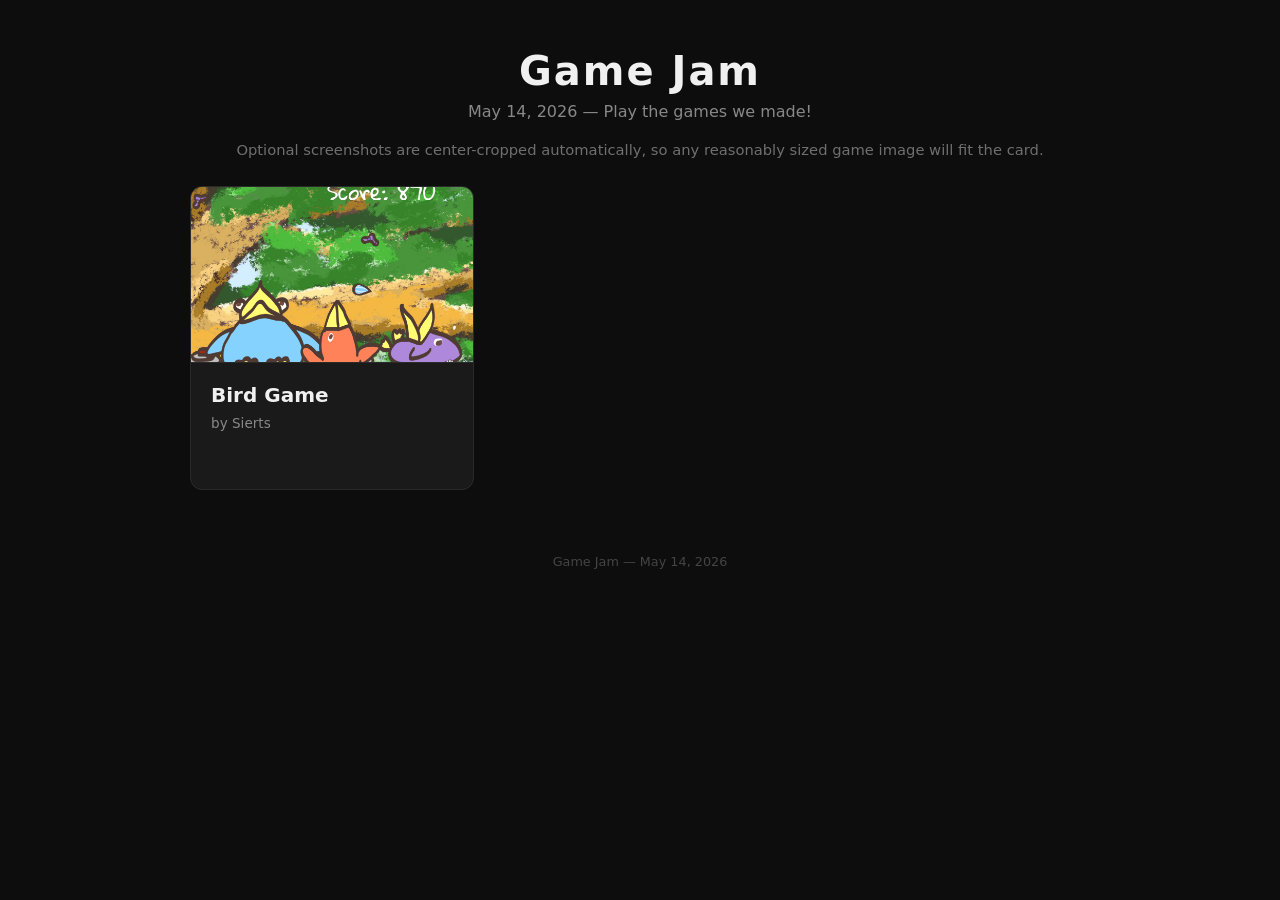
==== index.html @ 35e0d7c6 "Point at the right thumbnail file." ====
<!DOCTYPE html>
<html lang="en">
<head>
  <meta charset="utf-8">
  <meta name="viewport" content="width=device-width, initial-scale=1.0">
  <title>Game Jam — May 14, 2026</title>
  <style>
    *, *::before, *::after {
      box-sizing: border-box;
      margin: 0;
      padding: 0;
    }

    body {
      font-family: system-ui, sans-serif;
      background: #0d0d0d;
      color: #f0f0f0;
      min-height: 100vh;
      display: flex;
      flex-direction: column;
      align-items: center;
      padding: 3rem 1rem;
    }

    h1 {
      font-size: 2.5rem;
      letter-spacing: 0.05em;
      margin-bottom: 0.5rem;
      text-align: center;
    }

    .subtitle {
      color: #888;
      margin-bottom: 3rem;
      text-align: center;
    }

    .games {
      display: grid;
      grid-template-columns: repeat(auto-fill, minmax(260px, 1fr));
      gap: 1.5rem;
      width: 100%;
      max-width: 900px;
    }

    .game-card {
      background: #1a1a1a;
      border: 1px solid #2a2a2a;
      border-radius: 12px;
      text-decoration: none;
      color: inherit;
      transition: border-color 0.2s, transform 0.2s;
      display: flex;
      flex-direction: column;
      overflow: hidden;
    }

    .game-card:hover {
      border-color: #555;
      transform: translateY(-3px);
    }

    .game-thumb {
      display: block;
      width: 100%;
      aspect-ratio: 16 / 10;
      object-fit: cover;
      object-position: center;
      background: #111;
      border-bottom: 1px solid #2a2a2a;
    }

    .game-card-content {
      display: flex;
      flex-direction: column;
      gap: 0.5rem;
      padding: 1.25rem 1.25rem 1.1rem;
      min-height: 100%;
    }

    .game-title {
      font-size: 1.25rem;
      font-weight: 600;
    }

    .game-author {
      font-size: 0.85rem;
      color: #888;
    }

    .play-label {
      margin-top: auto;
      padding-top: 1rem;
      font-size: 0.9rem;
      color: #aaa;
    }

    .thumbnail-note {
      width: 100%;
      max-width: 900px;
      margin: -1.75rem 0 1.75rem;
      color: #6f6f6f;
      font-size: 0.92rem;
      text-align: center;
    }

    footer {
      margin-top: 4rem;
      color: #444;
      font-size: 0.8rem;
    }
  </style>
</head>
<body>

  <h1>Game Jam</h1>
  <p class="subtitle">May 14, 2026 &mdash; Play the games we made!</p>
  <p class="thumbnail-note">Optional screenshots are center-cropped automatically, so any reasonably sized game image will fit the card.</p>

  <div class="games">

    <a class="game-card" href="bird-game/bird-game.html">
      <img class="game-thumb" src="thumbnails/bird-game.png" alt="Bird Game screenshot" loading="lazy">
      <span class="game-card-content">
        <span class="game-title">Bird Game</span>
        <span class="game-author">by Sierts</span>
        <span class="play-label">▶ Play</span>
      </span>
    </a>

    <!-- Add more game cards here, e.g.:
    <a class="game-card" href="friend-game/friend-game.html">
      <img class="game-thumb" src="friend-game/friend-game.png" alt="Friend's Game screenshot" loading="lazy">
      <span class="game-card-content">
        <span class="game-title">Friend's Game</span>
        <span class="game-author">by Friend</span>
        <span class="play-label">▶ Play</span>
      </span>
    </a>
    -->

  </div>

  <footer>Game Jam &mdash; May 14, 2026</footer>

</body>
</html>
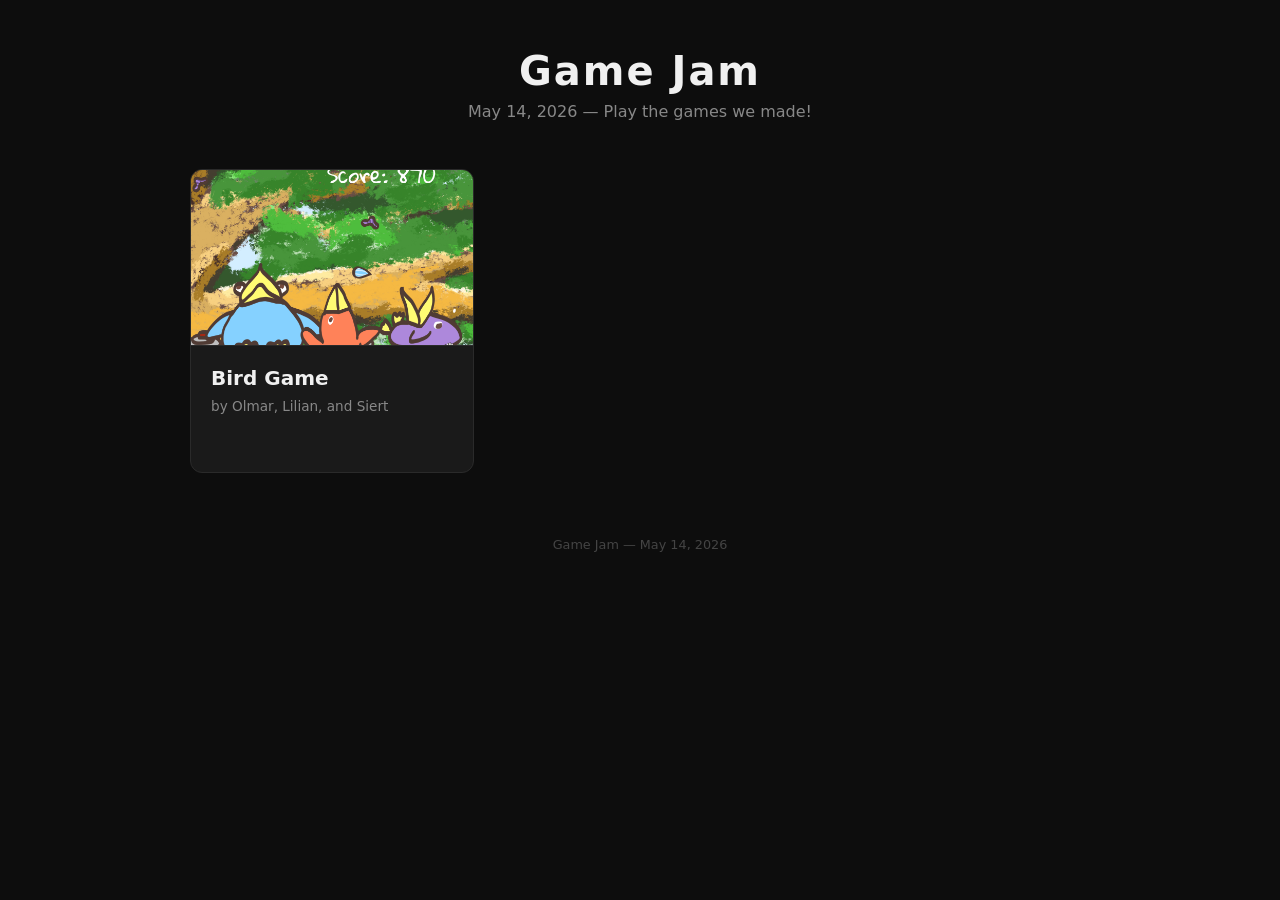
==== commit 102566b8: "Fix authors, remove weird text." ====
--- a/index.html
+++ b/index.html
@@ -115,7 +115,6 @@
 
   <h1>Game Jam</h1>
   <p class="subtitle">May 14, 2026 &mdash; Play the games we made!</p>
-  <p class="thumbnail-note">Optional screenshots are center-cropped automatically, so any reasonably sized game image will fit the card.</p>
 
   <div class="games">
 
@@ -123,7 +122,7 @@
       <img class="game-thumb" src="thumbnails/bird-game.png" alt="Bird Game screenshot" loading="lazy">
       <span class="game-card-content">
         <span class="game-title">Bird Game</span>
-        <span class="game-author">by Sierts</span>
+        <span class="game-author">by Olmar, Lilian, and Siert</span>
         <span class="play-label">▶ Play</span>
       </span>
     </a>
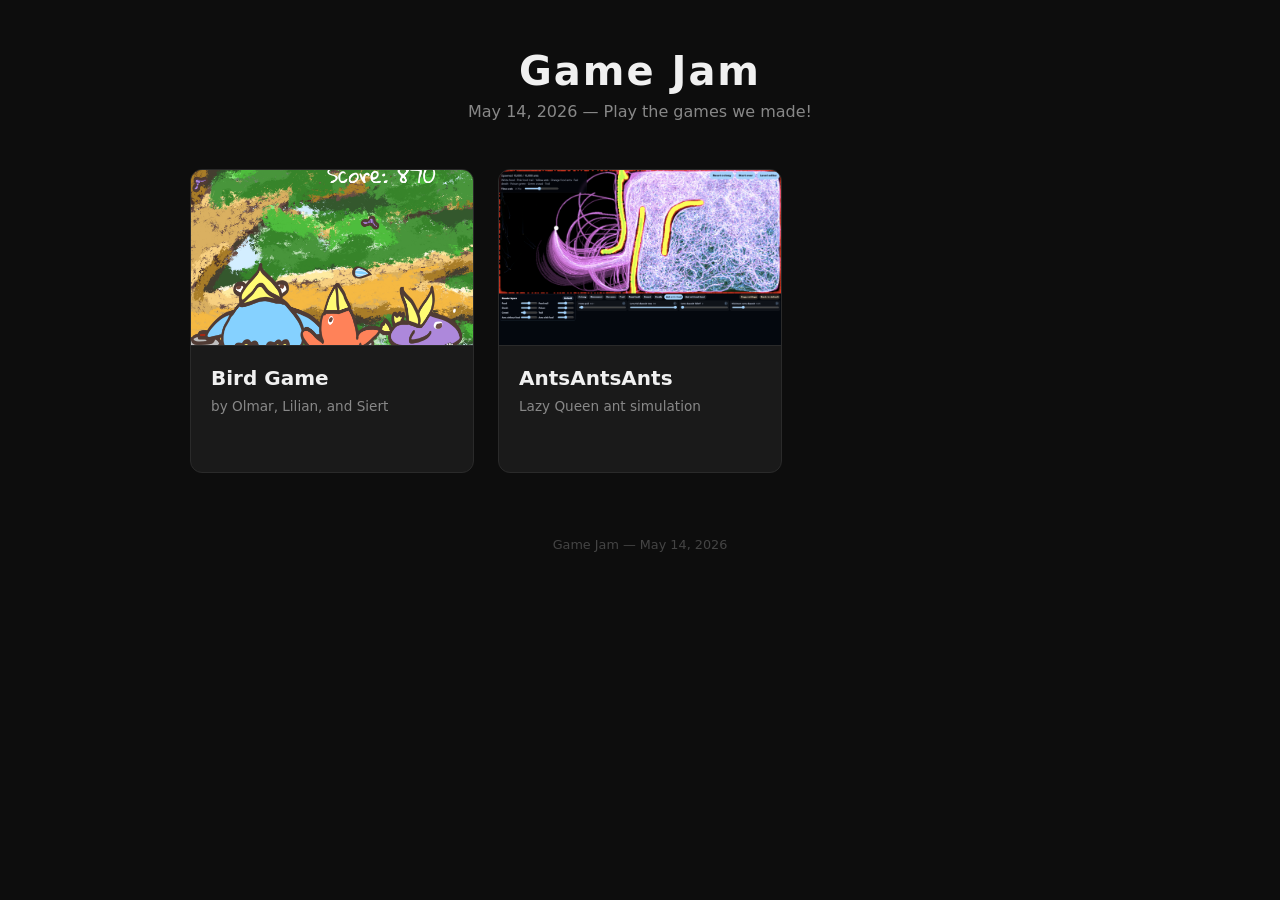
==== commit 64d56a62: "Added ants ants ants" ====
--- a/index.html
+++ b/index.html
@@ -127,6 +127,15 @@
       </span>
     </a>
 
+    <a class="game-card" href="AntsAntsAnts/">
+      <img class="game-thumb" src="thumbnails/AntsAntsAnts.png" alt="AntsAntsAnts screenshot" loading="lazy">
+      <span class="game-card-content">
+        <span class="game-title">AntsAntsAnts</span>
+        <span class="game-author">Lazy Queen ant simulation</span>
+        <span class="play-label">▶ Play</span>
+      </span>
+    </a>
+
     <!-- Add more game cards here, e.g.:
     <a class="game-card" href="friend-game/friend-game.html">
       <img class="game-thumb" src="friend-game/friend-game.png" alt="Friend's Game screenshot" loading="lazy">
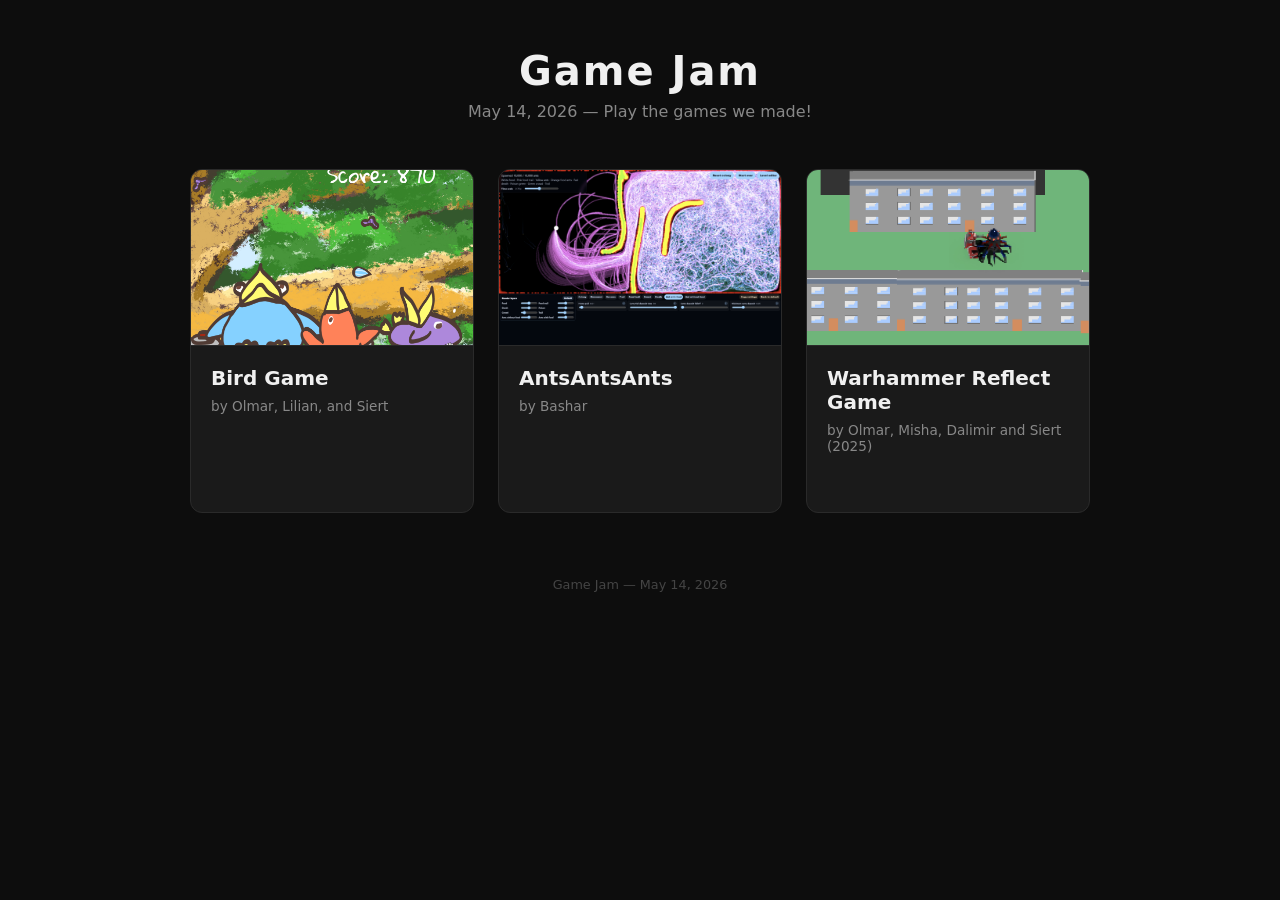
==== commit 3e620a18: "Add warhammer reflect game." ====
--- a/index.html
+++ b/index.html
@@ -131,7 +131,16 @@
       <img class="game-thumb" src="thumbnails/AntsAntsAnts.png" alt="AntsAntsAnts screenshot" loading="lazy">
       <span class="game-card-content">
         <span class="game-title">AntsAntsAnts</span>
-        <span class="game-author">Lazy Queen ant simulation</span>
+        <span class="game-author">by Bashar</span>
+        <span class="play-label">▶ Play</span>
+      </span>
+    </a>
+
+    <a class="game-card" href="warhammer-reflect-game/WarhammerReflectGame.html">
+      <img class="game-thumb" src="thumbnails/warhammer-reflect-game.png" alt="Warhammer Reflect Game screenshot" loading="lazy">
+      <span class="game-card-content">
+        <span class="game-title">Warhammer Reflect Game</span>
+        <span class="game-author">by Olmar, Misha, Dalimir and Siert (2025)</span>
         <span class="play-label">▶ Play</span>
       </span>
     </a>
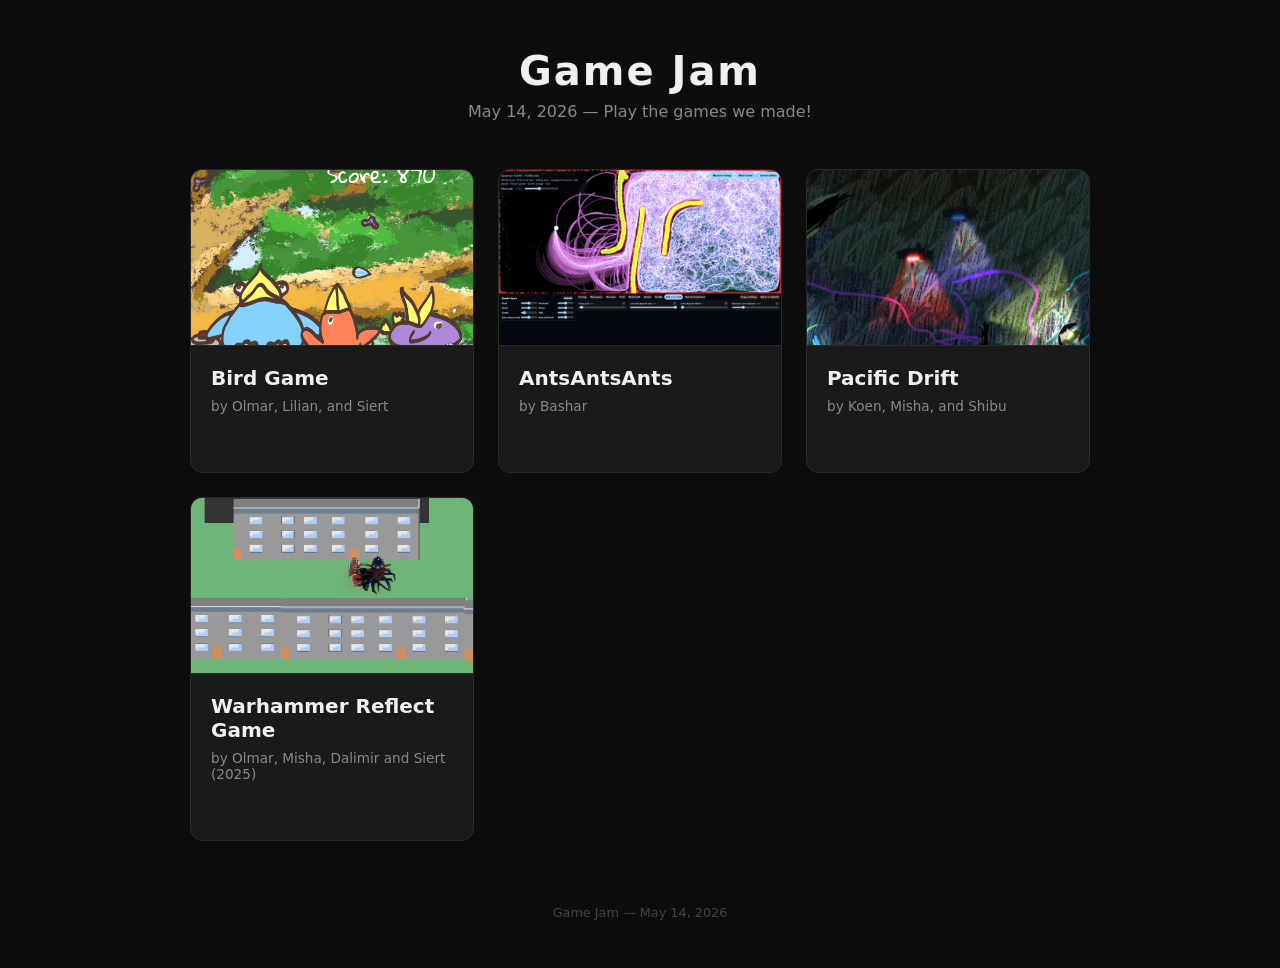
==== commit ec37a624: "Also update the index" ====
--- a/index.html
+++ b/index.html
@@ -136,6 +136,15 @@
       </span>
     </a>
 
+    <a class="game-card" href="pacific-drift/2026 - Pacific Rim.html">
+      <img class="game-thumb" src="thumbnails/pacific-drift.png" alt="Pacific Drift screenshot" loading="lazy">
+      <span class="game-card-content">
+        <span class="game-title">Pacific Drift</span>
+        <span class="game-author">by Koen, Misha, and Shibu</span>
+        <span class="play-label">▶ Play</span>
+      </span>
+    </a>
+
     <a class="game-card" href="warhammer-reflect-game/WarhammerReflectGame.html">
       <img class="game-thumb" src="thumbnails/warhammer-reflect-game.png" alt="Warhammer Reflect Game screenshot" loading="lazy">
       <span class="game-card-content">
@@ -144,6 +153,7 @@
         <span class="play-label">▶ Play</span>
       </span>
     </a>
+
 
     <!-- Add more game cards here, e.g.:
     <a class="game-card" href="friend-game/friend-game.html">
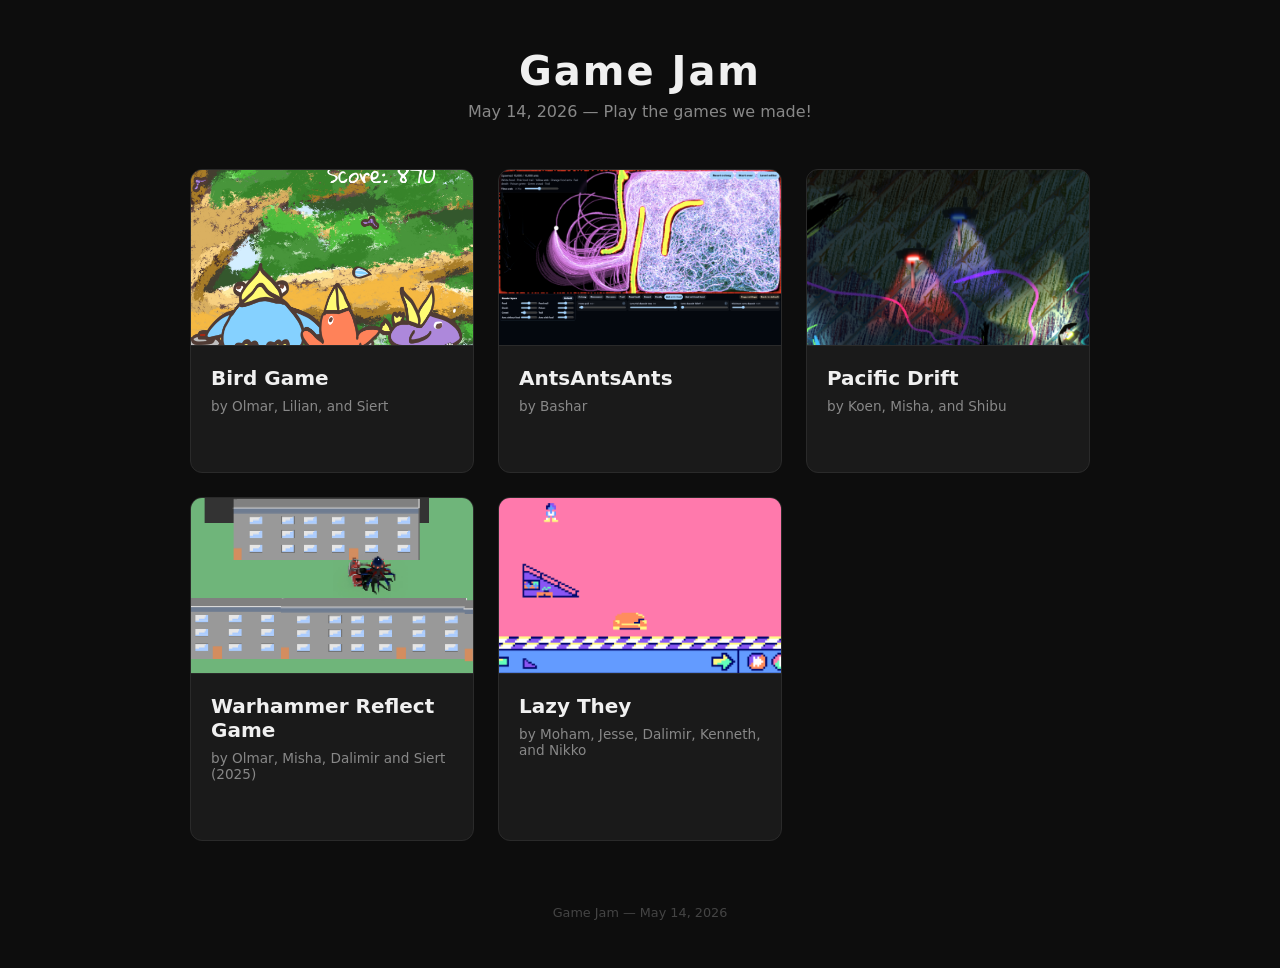
==== commit 4e3eba96: "lazy they" ====
--- a/index.html
+++ b/index.html
@@ -154,6 +154,15 @@
       </span>
     </a>
 
+    <a class="game-card" href="https://play.unity.com/en/games/a1b3c53d-dfa9-4c5f-ae57-27d2d769163e/lazythey">
+      <img class="game-thumb" src="thumbnails/lazythey.PNG" alt="LazyThey Screenshot" loading="lazy">
+      <span class="game-card-content">
+        <span class="game-title">Lazy They</span>
+        <span class="game-author">by Moham, Jesse, Dalimir, Kenneth, and Nikko</span>
+        <span class="play-label">▶ Play</span>
+      </span>
+    </a>
+
 
     <!-- Add more game cards here, e.g.:
     <a class="game-card" href="friend-game/friend-game.html">
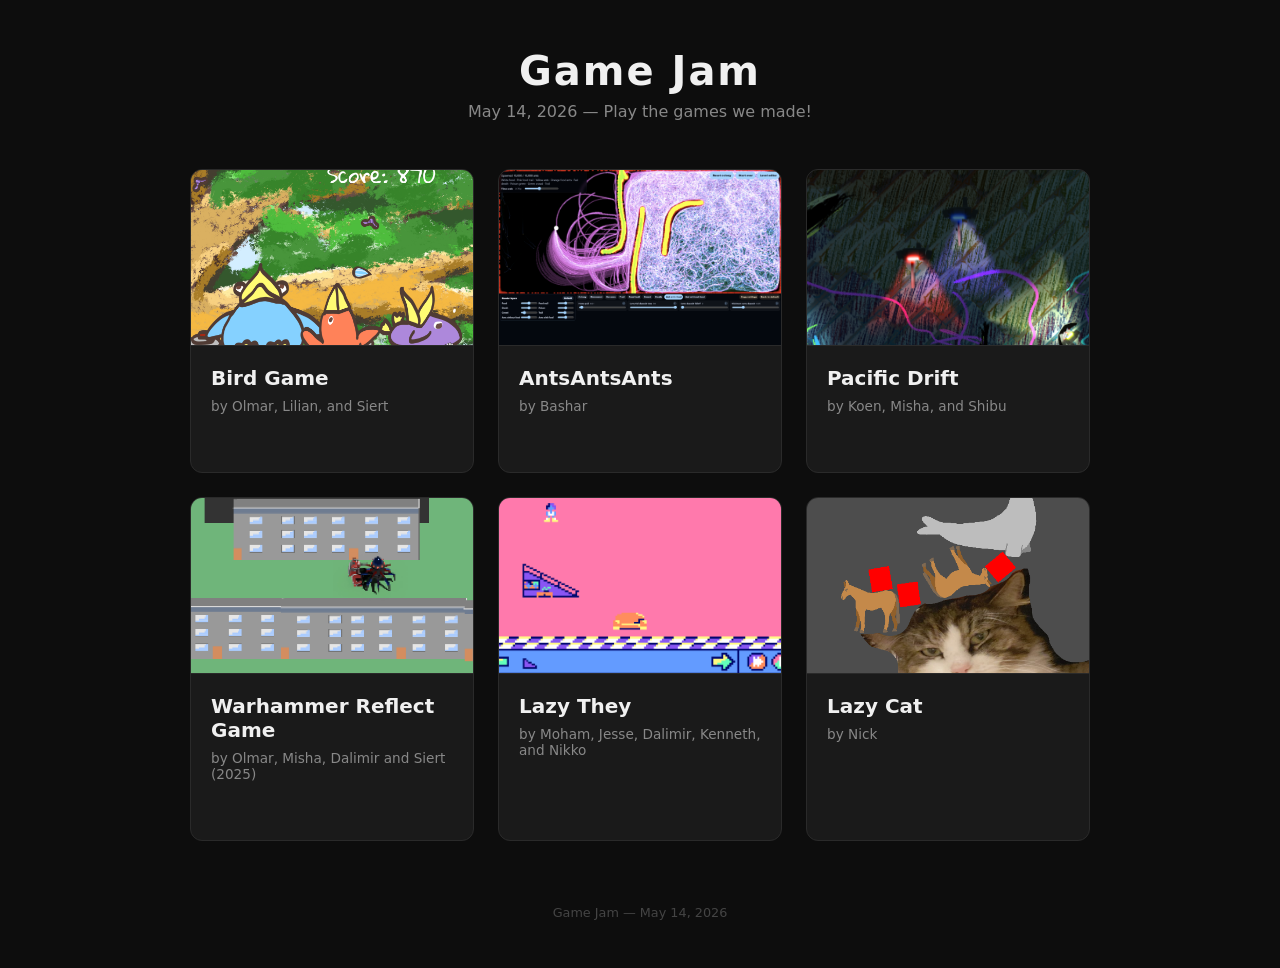
==== commit e0e2dcab: "update index to show card" ====
--- a/index.html
+++ b/index.html
@@ -163,6 +163,15 @@
       </span>
     </a>
 
+    <a class="game-card" href="lazy-cat/lazy-cat.html">
+      <img class="game-thumb" src="thumbnails/lazy-cat.png" alt="Lazy Cat screenshot" loading="lazy">
+      <span class="game-card-content">
+        <span class="game-title">Lazy Cat</span>
+        <span class="game-author">by Nick</span>
+        <span class="play-label">▶ Play</span>
+      </span>
+    </a>
+
 
     <!-- Add more game cards here, e.g.:
     <a class="game-card" href="friend-game/friend-game.html">
